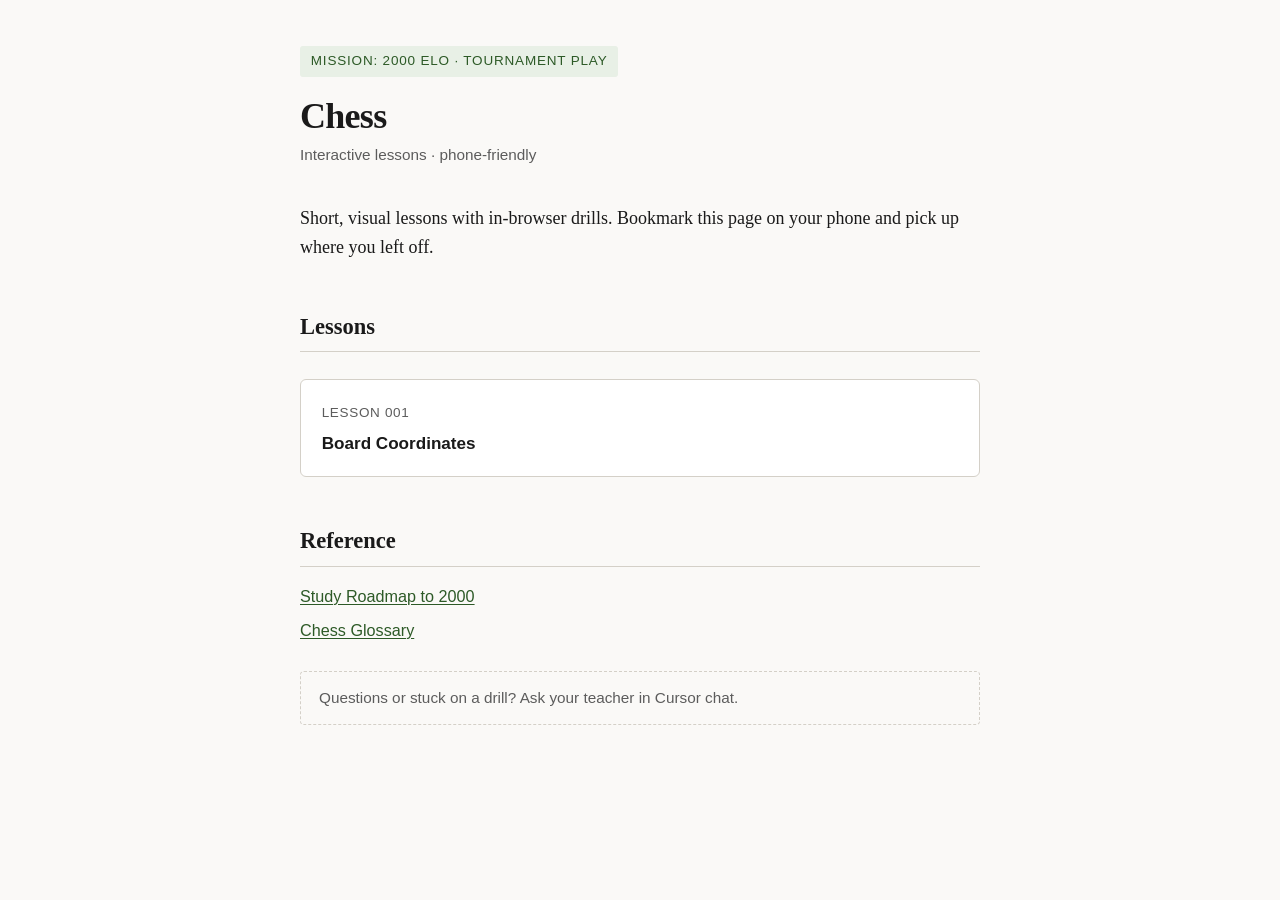
==== index.html @ c4d7587c "Add GitHub Pages deploy for mobile-friendly lessons. Ship a landing page and Actions workflow that p" ====
<!DOCTYPE html>
<html lang="en">
<head>
  <meta charset="UTF-8">
  <meta name="viewport" content="width=device-width, initial-scale=1.0">
  <title>Chess — Learn</title>
  <link rel="stylesheet" href="assets/lesson.css">
  <style>
    .lesson-list {
      list-style: none;
      padding: 0;
      margin: 1.5rem 0;
    }
    .lesson-list li {
      margin: 0.75rem 0;
    }
    .lesson-list a {
      display: block;
      padding: 1rem 1.15rem;
      background: #fff;
      border: 1px solid var(--border);
      border-radius: 6px;
      text-decoration: none;
      color: var(--ink);
      font-family: var(--font-sans);
      font-size: 0.95rem;
    }
    .lesson-list a:hover {
      border-color: var(--accent);
      background: var(--accent-light);
    }
    .lesson-list .num {
      font-size: 0.75rem;
      color: var(--muted);
      text-transform: uppercase;
      letter-spacing: 0.05em;
    }
    .lesson-list .title {
      display: block;
      font-weight: 600;
      margin-top: 0.2rem;
    }
    .ref-links {
      font-family: var(--font-sans);
      font-size: 0.9rem;
    }
    .ref-links ul {
      list-style: none;
      padding: 0;
    }
    .ref-links li { margin: 0.4rem 0; }
  </style>
</head>
<body>
<article>
  <p class="mission-tag">Mission: 2000 Elo · Tournament play</p>
  <h1>Chess</h1>
  <p class="subtitle">Interactive lessons · phone-friendly</p>

  <p>
    Short, visual lessons with in-browser drills. Bookmark this page on your phone
    and pick up where you left off.
  </p>

  <h2>Lessons</h2>
  <ul class="lesson-list">
    <li>
      <a href="lessons/0001-board-coordinates.html">
        <span class="num">Lesson 001</span>
        <span class="title">Board Coordinates</span>
      </a>
    </li>
  </ul>

  <h2>Reference</h2>
  <nav class="ref-links">
    <ul>
      <li><a href="reference/study-roadmap.html">Study Roadmap to 2000</a></li>
      <li><a href="reference/glossary.html">Chess Glossary</a></li>
    </ul>
  </nav>

  <div class="ask-teacher">
    Questions or stuck on a drill? Ask your teacher in Cursor chat.
  </div>
</article>
</body>
</html>
---- assets/lesson.css ----
/* Chess teaching workspace — shared lesson styles */

:root {
  --bg: #faf9f7;
  --ink: #1a1a1a;
  --muted: #5c5c5c;
  --accent: #2d5a27;
  --accent-light: #e8f0e6;
  --board-light: #f0d9b5;
  --board-dark: #b58863;
  --border: #d4d0c8;
  --correct: #2d6a4f;
  --wrong: #9b2226;
  --font-serif: "Iowan Old Style", "Palatino Linotype", Palatino, Georgia, serif;
  --font-sans: "Helvetica Neue", Helvetica, Arial, sans-serif;
  --max-width: 680px;
}

*, *::before, *::after { box-sizing: border-box; }

html {
  font-size: 18px;
  -webkit-font-smoothing: antialiased;
}

body {
  margin: 0;
  padding: 2.5rem 1.5rem 4rem;
  background: var(--bg);
  color: var(--ink);
  font-family: var(--font-serif);
  line-height: 1.65;
}

article {
  max-width: var(--max-width);
  margin: 0 auto;
}

h1 {
  font-weight: 600;
  font-size: 2rem;
  line-height: 1.2;
  margin: 0 0 0.25rem;
  letter-spacing: -0.02em;
}

.subtitle {
  font-family: var(--font-sans);
  font-size: 0.85rem;
  color: var(--muted);
  margin: 0 0 2rem;
}

h2 {
  font-size: 1.25rem;
  font-weight: 600;
  margin: 2.5rem 0 0.75rem;
  border-bottom: 1px solid var(--border);
  padding-bottom: 0.35rem;
}

h3 {
  font-size: 1.05rem;
  font-weight: 600;
  margin: 1.75rem 0 0.5rem;
}

p { margin: 0 0 1rem; }

a {
  color: var(--accent);
  text-decoration-thickness: 1px;
  text-underline-offset: 2px;
}

a:hover { text-decoration-thickness: 2px; }

.mission-tag {
  display: inline-block;
  font-family: var(--font-sans);
  font-size: 0.75rem;
  text-transform: uppercase;
  letter-spacing: 0.06em;
  color: var(--accent);
  background: var(--accent-light);
  padding: 0.25rem 0.6rem;
  border-radius: 3px;
  margin-bottom: 1rem;
}

.callout {
  background: var(--accent-light);
  border-left: 3px solid var(--accent);
  padding: 0.85rem 1.1rem;
  margin: 1.5rem 0;
  font-size: 0.95rem;
}

.callout strong { color: var(--accent); }

figure {
  margin: 1.5rem 0;
}

figcaption {
  font-family: var(--font-sans);
  font-size: 0.8rem;
  color: var(--muted);
  margin-top: 0.5rem;
  text-align: center;
}

.nav-links {
  font-family: var(--font-sans);
  font-size: 0.85rem;
  margin-top: 3rem;
  padding-top: 1.5rem;
  border-top: 1px solid var(--border);
  color: var(--muted);
}

.nav-links ul {
  list-style: none;
  padding: 0;
  margin: 0.5rem 0 0;
}

.nav-links li { margin: 0.25rem 0; }

.source {
  font-family: var(--font-sans);
  font-size: 0.85rem;
  color: var(--muted);
  margin-top: 2rem;
  padding: 1rem;
  background: #f3f2ef;
  border-radius: 4px;
}

.ask-teacher {
  font-family: var(--font-sans);
  font-size: 0.85rem;
  margin-top: 1.5rem;
  padding: 0.75rem 1rem;
  border: 1px dashed var(--border);
  border-radius: 4px;
  color: var(--muted);
}

/* Board grid */
.board-wrap {
  display: flex;
  flex-direction: column;
  align-items: center;
  margin: 1.5rem 0;
}

.board-container {
  display: grid;
  grid-template-columns: 1.5rem repeat(8, 1fr) 1.5rem;
  grid-template-rows: 1.5rem repeat(8, 1fr) 1.5rem;
  width: min(100%, 400px);
  aspect-ratio: 1;
  min-height: 280px;
  user-select: none;
}

.board-container .square {
  min-width: 0;
  min-height: 0;
}

.board-rank, .board-file {
  display: flex;
  align-items: center;
  justify-content: center;
  font-family: var(--font-sans);
  font-size: 0.7rem;
  color: var(--muted);
  font-weight: 600;
}

.board-grid {
  grid-column: 2 / 10;
  grid-row: 2 / 10;
  display: grid;
  grid-template-columns: repeat(8, 1fr);
  grid-template-rows: repeat(8, 1fr);
  border: 2px solid #5a4636;
}

.square {
  display: flex;
  align-items: center;
  justify-content: center;
  cursor: default;
  position: relative;
  transition: background 0.15s;
}

.square.light { background: var(--board-light); }
.square.dark  { background: var(--board-dark); }

.square.clickable { cursor: pointer; }
.square.clickable:hover { filter: brightness(1.08); }

.square.highlight { box-shadow: inset 0 0 0 3px var(--accent); }
.square.correct   { box-shadow: inset 0 0 0 3px var(--correct); }
.square.wrong     { box-shadow: inset 0 0 0 3px var(--wrong); }

.square .coord-hint {
  position: absolute;
  bottom: 2px;
  right: 3px;
  font-family: var(--font-sans);
  font-size: 0.55rem;
  opacity: 0.45;
}

/* Quiz widget */
.quiz-panel {
  background: #fff;
  border: 1px solid var(--border);
  border-radius: 6px;
  padding: 1.25rem;
  margin: 1.5rem 0;
}

.quiz-prompt {
  font-size: 1.1rem;
  margin: 0 0 1rem;
  text-align: center;
}

.quiz-prompt code {
  font-family: var(--font-sans);
  font-size: 1.3rem;
  font-weight: 700;
  color: var(--accent);
  background: var(--accent-light);
  padding: 0.15rem 0.5rem;
  border-radius: 3px;
}

.quiz-feedback {
  font-family: var(--font-sans);
  font-size: 0.9rem;
  text-align: center;
  min-height: 1.4rem;
  margin-top: 0.75rem;
}

.quiz-feedback.correct { color: var(--correct); font-weight: 600; }
.quiz-feedback.wrong   { color: var(--wrong); }

.quiz-progress {
  font-family: var(--font-sans);
  font-size: 0.8rem;
  color: var(--muted);
  text-align: center;
  margin-top: 0.5rem;
}

.quiz-score {
  font-family: var(--font-sans);
  font-size: 0.95rem;
  text-align: center;
  margin-top: 1rem;
  padding-top: 1rem;
  border-top: 1px solid var(--border);
}

.btn {
  font-family: var(--font-sans);
  font-size: 0.85rem;
  padding: 0.5rem 1.2rem;
  border: 1px solid var(--accent);
  background: var(--accent);
  color: #fff;
  border-radius: 4px;
  cursor: pointer;
  display: block;
  margin: 1rem auto 0;
}

.btn:hover { filter: brightness(1.1); }
.btn:disabled { opacity: 0.5; cursor: default; }

@media print {
  body { padding: 0; font-size: 11pt; }
  .quiz-panel, .btn, .ask-teacher { display: none; }
}
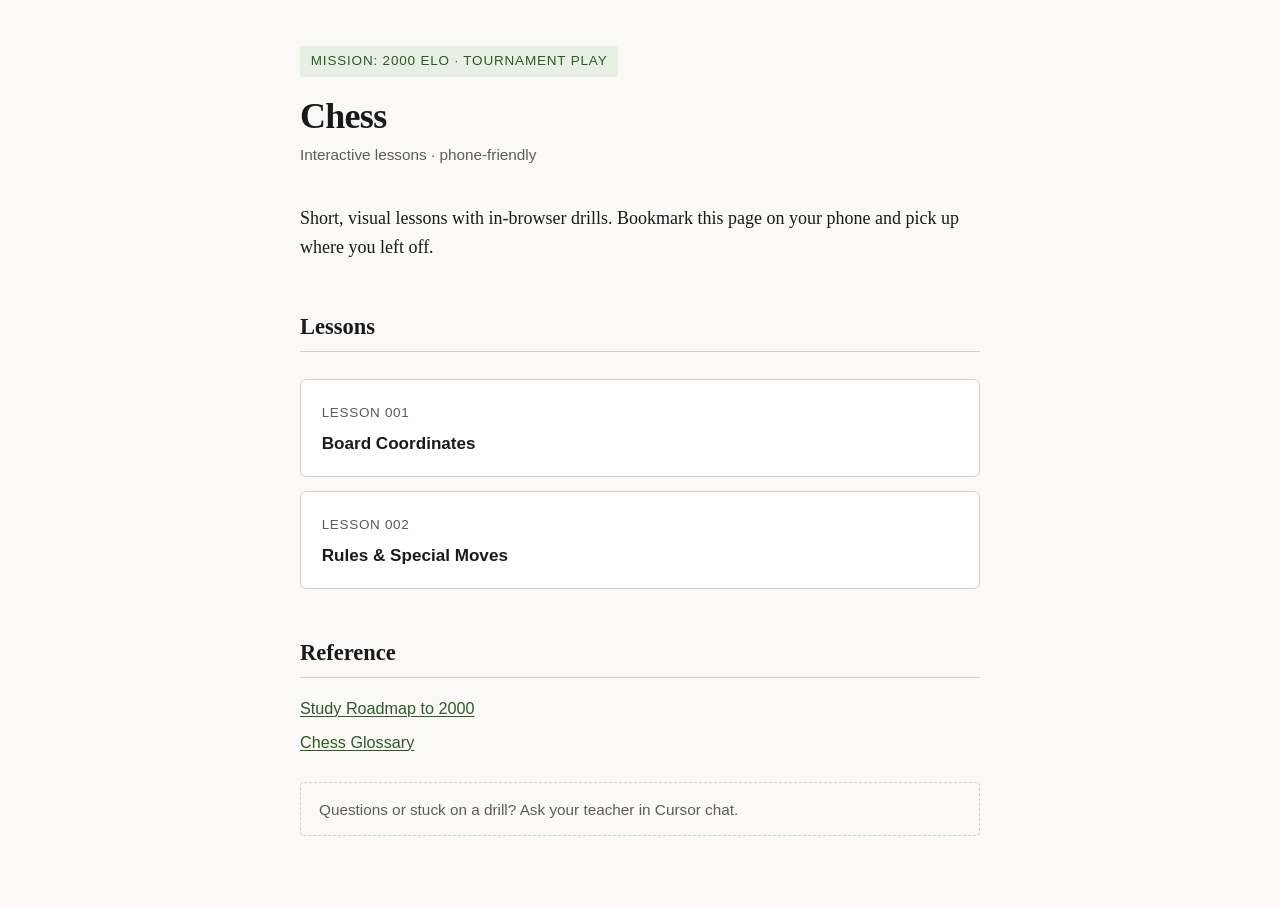
==== commit 746b2b95: "Add lesson 002 to homepage index Co-authored-by: Piotr Szarmach <pszar92@gmail.com>" ====
--- a/index.html
+++ b/index.html
@@ -70,6 +70,12 @@
         <span class="title">Board Coordinates</span>
       </a>
     </li>
+    <li>
+      <a href="lessons/0002-rules-and-special-moves.html">
+        <span class="num">Lesson 002</span>
+        <span class="title">Rules &amp; Special Moves</span>
+      </a>
+    </li>
   </ul>
 
   <h2>Reference</h2>
--- a/assets/lesson.css
+++ b/assets/lesson.css
@@ -209,6 +209,12 @@
 .square.correct   { box-shadow: inset 0 0 0 3px var(--correct); }
 .square.wrong     { box-shadow: inset 0 0 0 3px var(--wrong); }
 
+.square .piece {
+  font-size: clamp(1.25rem, 5.5vw, 2.25rem);
+  line-height: 1;
+  pointer-events: none;
+}
+
 .square .coord-hint {
   position: absolute;
   bottom: 2px;
@@ -287,6 +293,66 @@
 .btn:hover { filter: brightness(1.1); }
 .btn:disabled { opacity: 0.5; cursor: default; }
 
+/* Multiple-choice quiz */
+.choice-list {
+  list-style: none;
+  padding: 0;
+  margin: 0;
+}
+
+.choice-btn {
+  display: block;
+  width: 100%;
+  text-align: left;
+  font-family: var(--font-sans);
+  font-size: 0.9rem;
+  padding: 0.65rem 0.85rem;
+  margin: 0.4rem 0;
+  border: 1px solid var(--border);
+  border-radius: 4px;
+  background: #fff;
+  color: var(--ink);
+  cursor: pointer;
+  line-height: 1.4;
+}
+
+.choice-btn:hover:not(:disabled) { border-color: var(--accent); background: var(--accent-light); }
+.choice-btn:disabled { cursor: default; }
+.choice-btn.correct { border-color: var(--correct); background: #e8f5ee; color: var(--correct); font-weight: 600; }
+.choice-btn.wrong { border-color: var(--wrong); background: #fce8e8; color: var(--wrong); }
+
+.diagram-row {
+  display: grid;
+  gap: 1rem;
+  margin: 1.25rem 0;
+}
+
+@media (min-width: 560px) {
+  .diagram-row.two-col { grid-template-columns: 1fr 1fr; align-items: start; }
+}
+
+.rule-table {
+  width: 100%;
+  border-collapse: collapse;
+  font-size: 0.9rem;
+  margin: 1rem 0;
+}
+
+.rule-table th, .rule-table td {
+  text-align: left;
+  padding: 0.5rem 0.75rem;
+  border-bottom: 1px solid var(--border);
+  vertical-align: top;
+}
+
+.rule-table th {
+  font-family: var(--font-sans);
+  font-size: 0.75rem;
+  text-transform: uppercase;
+  letter-spacing: 0.04em;
+  color: var(--muted);
+}
+
 @media print {
   body { padding: 0; font-size: 11pt; }
   .quiz-panel, .btn, .ask-teacher { display: none; }
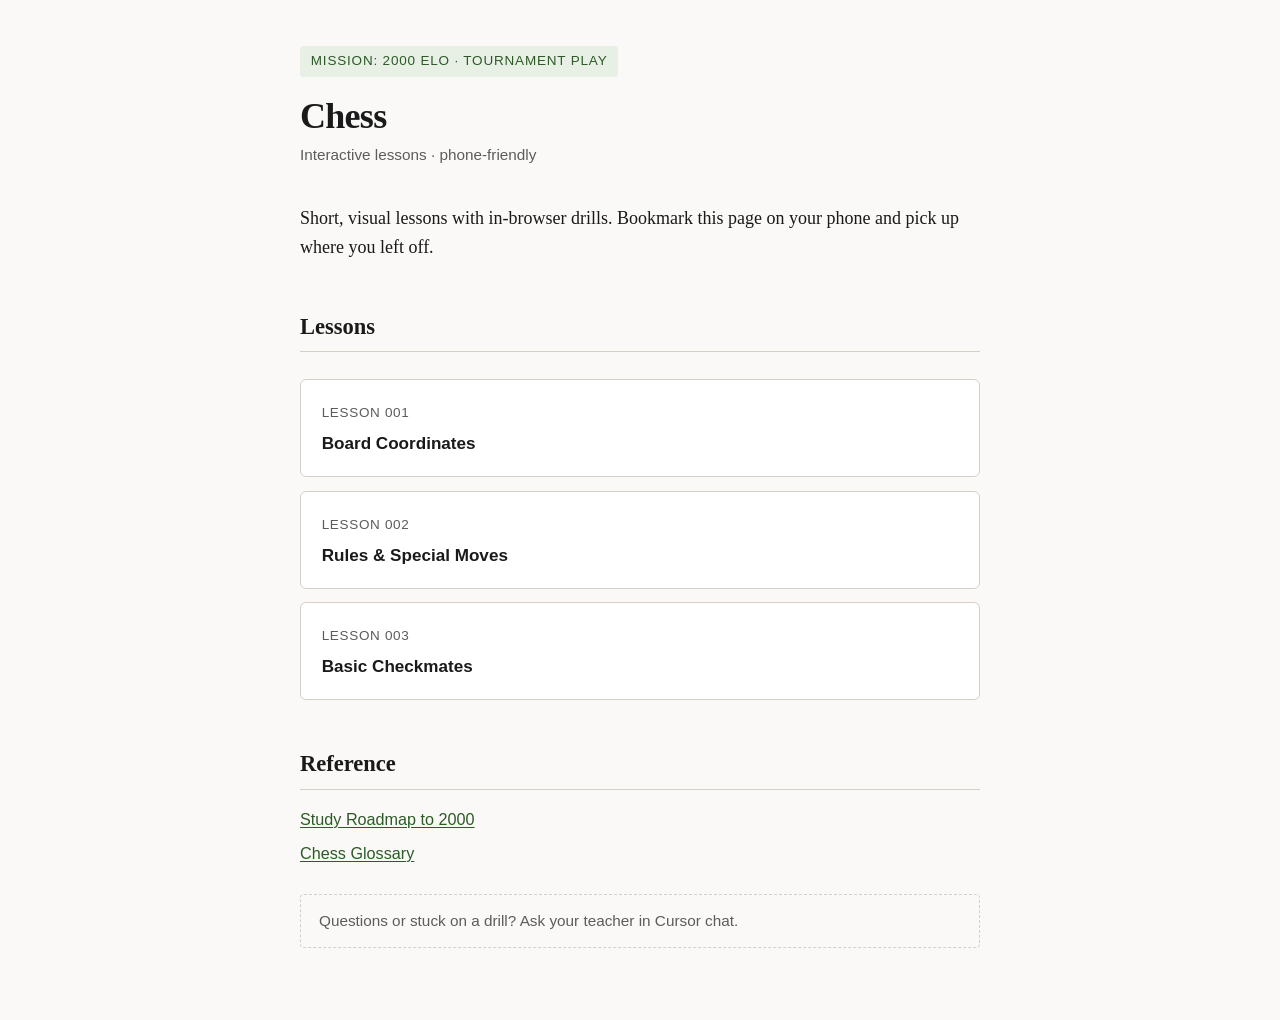
==== commit 534cd99b: "Add Lesson 003: Basic Checkmates Teach queen+king and rook+king vs lone king with boxing/ladder patt" ====
--- a/index.html
+++ b/index.html
@@ -76,6 +76,12 @@
         <span class="title">Rules &amp; Special Moves</span>
       </a>
     </li>
+    <li>
+      <a href="lessons/0003-basic-checkmates.html">
+        <span class="num">Lesson 003</span>
+        <span class="title">Basic Checkmates</span>
+      </a>
+    </li>
   </ul>
 
   <h2>Reference</h2>
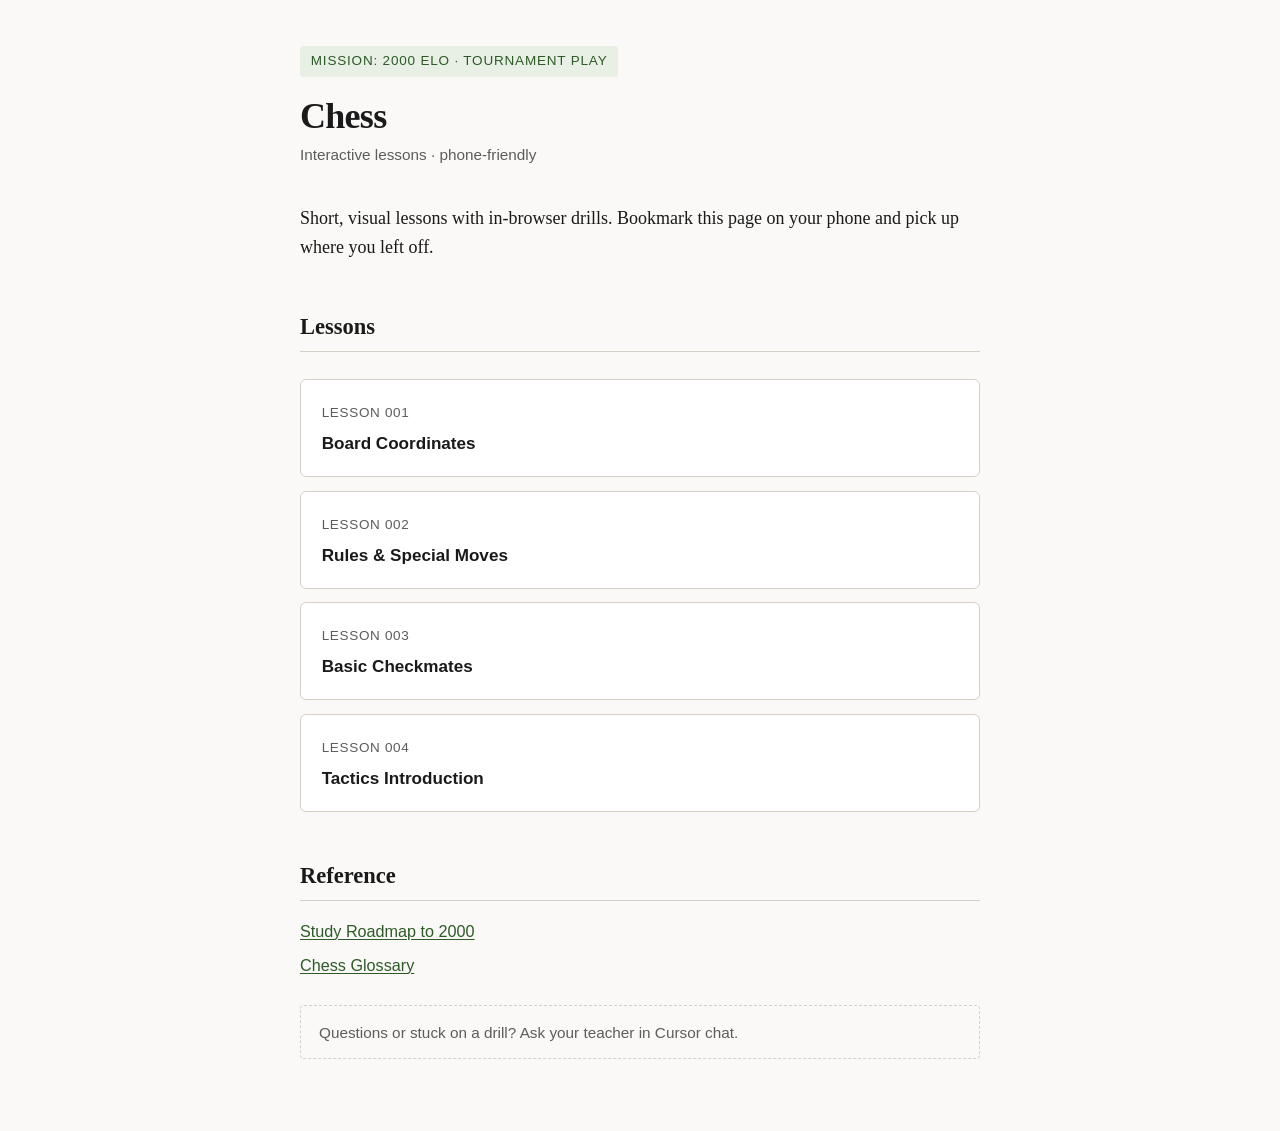
==== commit b6328dbe: "Add Lesson 004: tactics introduction (forks, pins, loose pieces) - New lesson with board diagrams an" ====
--- a/index.html
+++ b/index.html
@@ -82,6 +82,12 @@
         <span class="title">Basic Checkmates</span>
       </a>
     </li>
+    <li>
+      <a href="lessons/0004-tactics-intro.html">
+        <span class="num">Lesson 004</span>
+        <span class="title">Tactics Introduction</span>
+      </a>
+    </li>
   </ul>
 
   <h2>Reference</h2>
